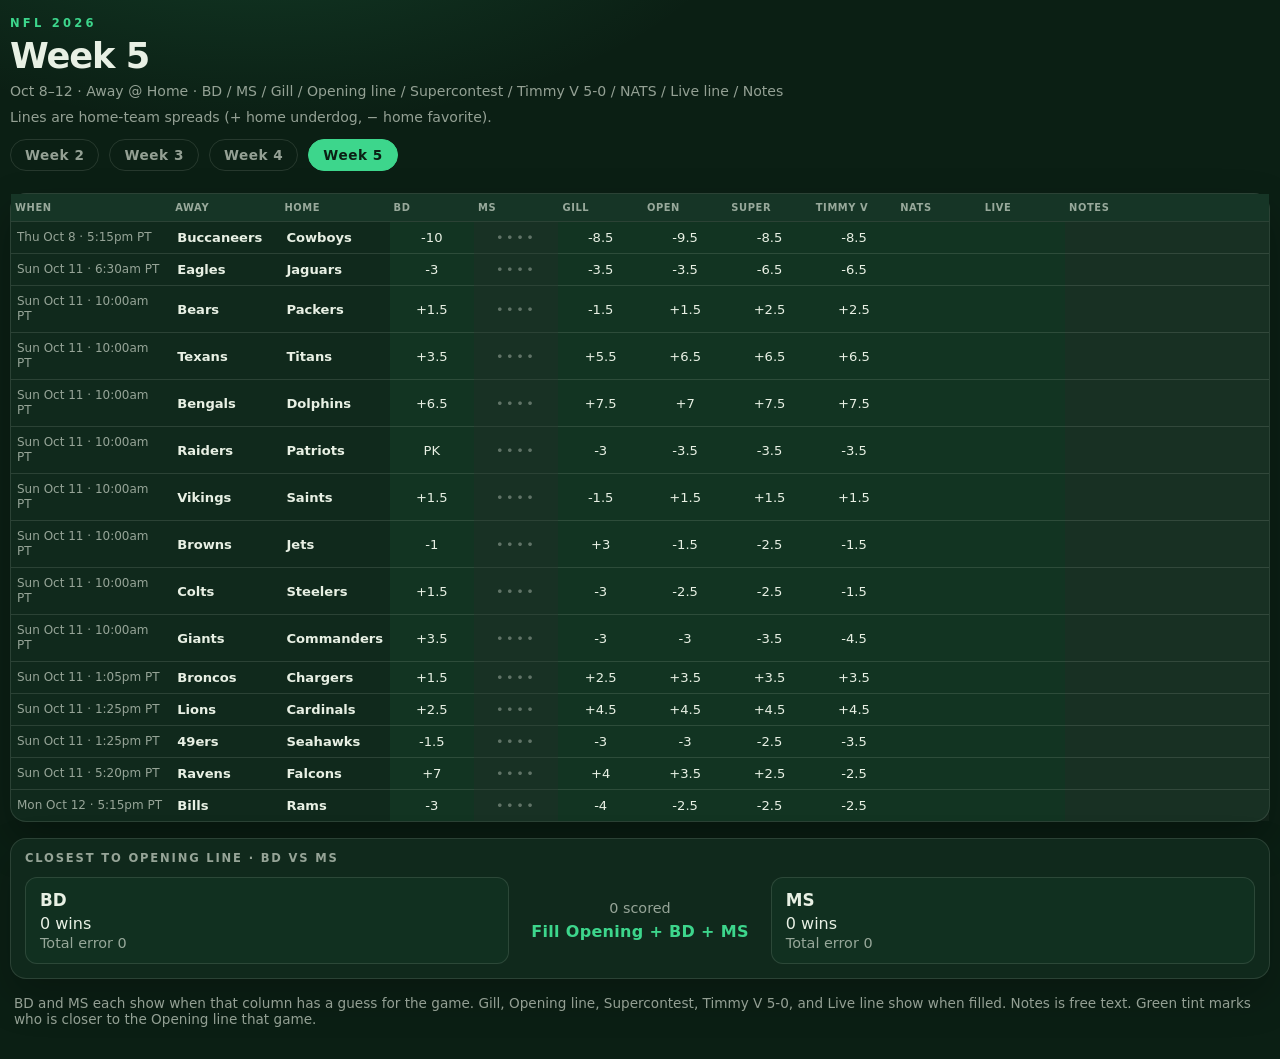
==== index.html @ a3193787 "Homepage: finish Week 5 references" ====
<!doctype html>
<html lang="en">
<head>
  <meta charset="utf-8" />
  <meta name="viewport" content="width=device-width, initial-scale=1" />
  <meta http-equiv="refresh" content="0; url=week5/" />
  <link rel="canonical" href="https://nfl.bobbydonnelly.com/week5/" />
  <title>NFL · Redirecting to Week 5</title>
  <script>location.replace("week5/");</script>
</head>
<body>
  <p>Redirecting to <a href="week5/">Week 5</a>…</p>
</body>
</html>
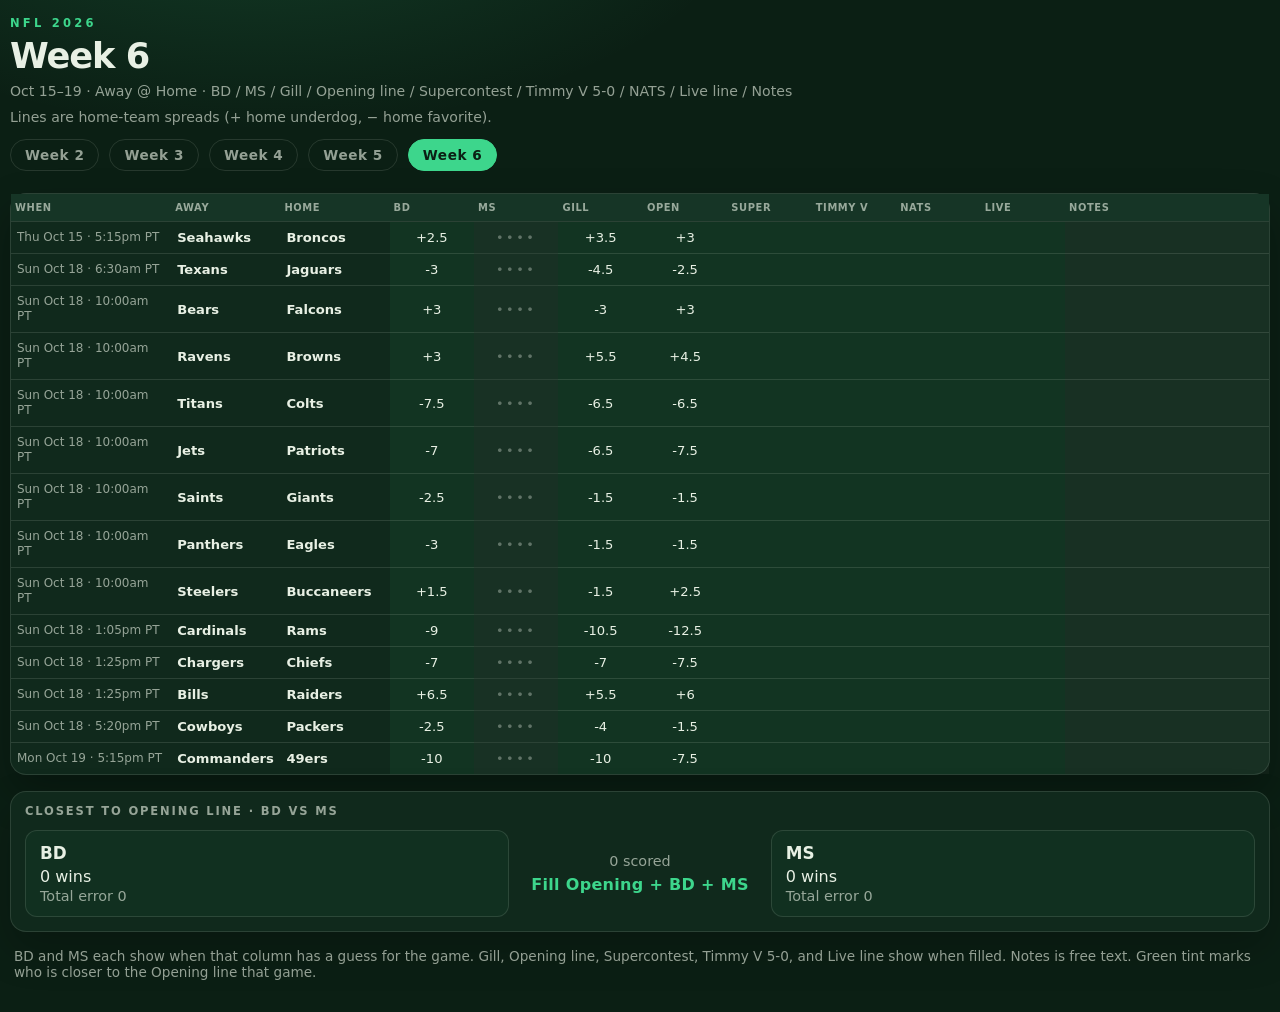
==== commit f368c58e: "Homepage: redirect to Week 6" ====
--- a/index.html
+++ b/index.html
@@ -3,12 +3,12 @@
 <head>
   <meta charset="utf-8" />
   <meta name="viewport" content="width=device-width, initial-scale=1" />
-  <meta http-equiv="refresh" content="0; url=week5/" />
-  <link rel="canonical" href="https://nfl.bobbydonnelly.com/week5/" />
-  <title>NFL · Redirecting to Week 5</title>
-  <script>location.replace("week5/");</script>
+  <meta http-equiv="refresh" content="0; url=week6/" />
+  <link rel="canonical" href="https://nfl.bobbydonnelly.com/week6/" />
+  <title>NFL · Redirecting to Week 6</title>
+  <script>location.replace("week6/");</script>
 </head>
 <body>
-  <p>Redirecting to <a href="week5/">Week 5</a>…</p>
+  <p>Redirecting to <a href="week6/">Week 6</a>…</p>
 </body>
 </html>
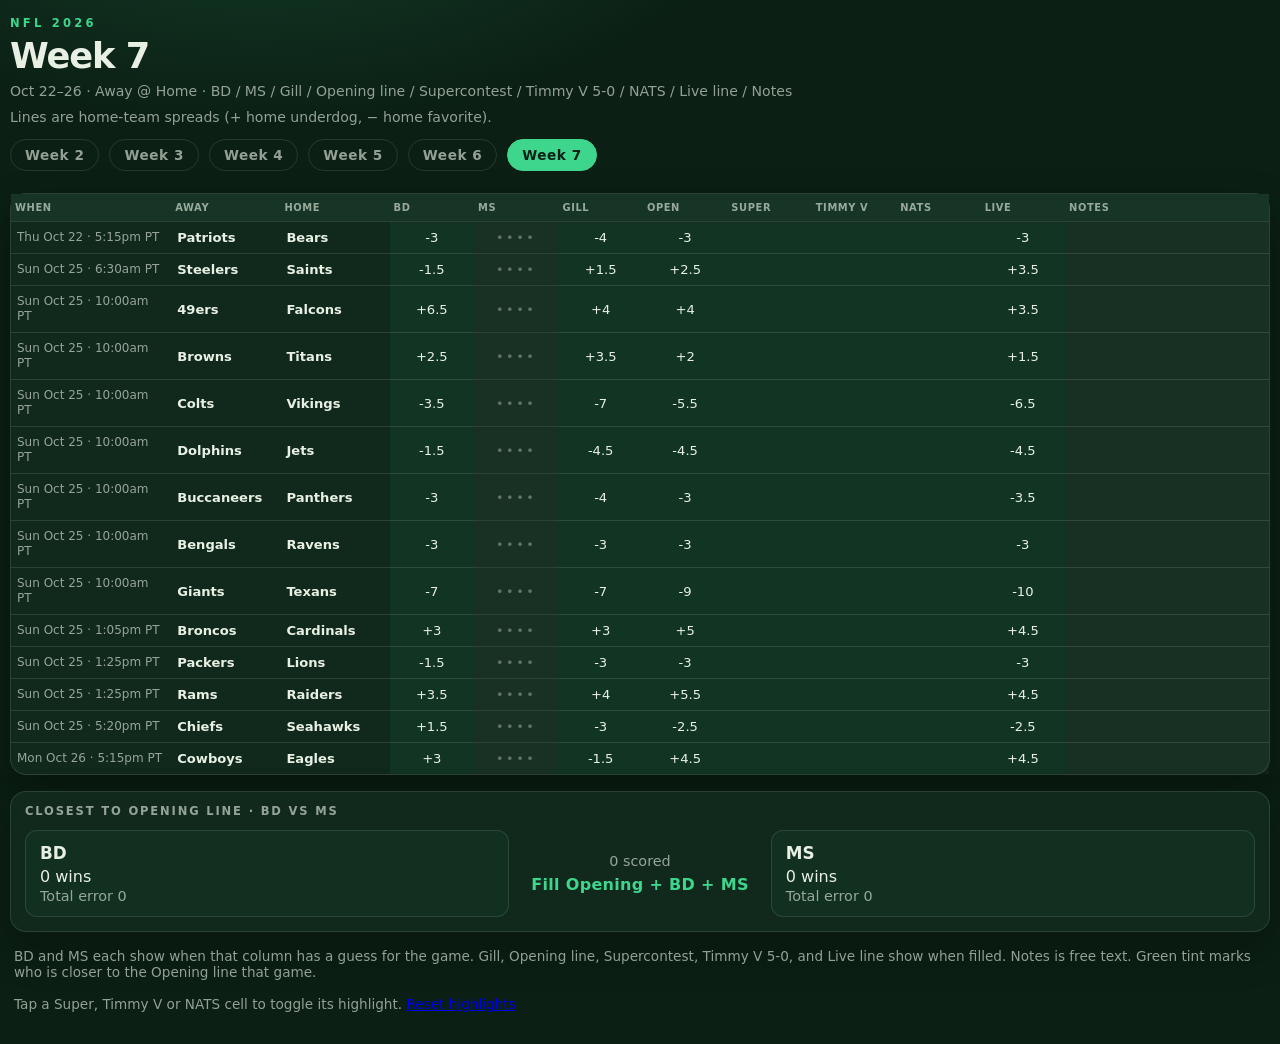
==== commit ccdd0c6e: "Switch root to Week 7; load Week 7 Live lines" ====
--- a/index.html
+++ b/index.html
@@ -3,12 +3,12 @@
 <head>
   <meta charset="utf-8" />
   <meta name="viewport" content="width=device-width, initial-scale=1" />
-  <meta http-equiv="refresh" content="0; url=week6/" />
-  <link rel="canonical" href="https://nfl.bobbydonnelly.com/week6/" />
+  <meta http-equiv="refresh" content="0; url=week7/" />
+  <link rel="canonical" href="https://nfl.bobbydonnelly.com/week7/" />
   <title>NFL · Redirecting to Week 6</title>
-  <script>location.replace("week6/");</script>
+  <script>location.replace("week7/");</script>
 </head>
 <body>
-  <p>Redirecting to <a href="week6/">Week 6</a>…</p>
+  <p>Redirecting to <a href="week7/">Week 7</a>…</p>
 </body>
 </html>
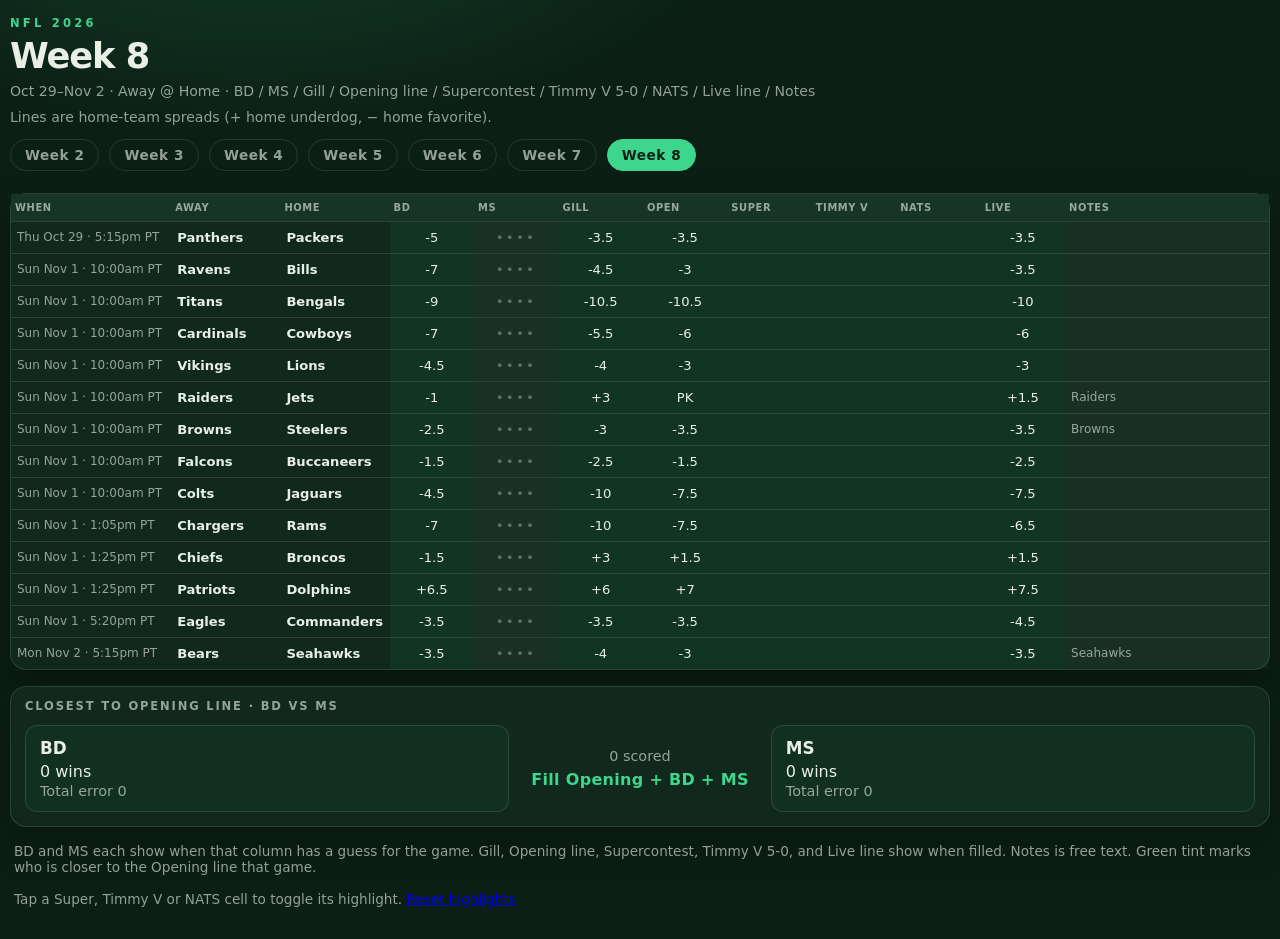
==== commit e7d44fcc: "Home page -> Week 8; Week 8 Live lines from ESPN (DraftKings)" ====
--- a/index.html
+++ b/index.html
@@ -3,12 +3,12 @@
 <head>
   <meta charset="utf-8" />
   <meta name="viewport" content="width=device-width, initial-scale=1" />
-  <meta http-equiv="refresh" content="0; url=week7/" />
-  <link rel="canonical" href="https://nfl.bobbydonnelly.com/week7/" />
-  <title>NFL · Redirecting to Week 6</title>
-  <script>location.replace("week7/");</script>
+  <meta http-equiv="refresh" content="0; url=week8/" />
+  <link rel="canonical" href="https://nfl.bobbydonnelly.com/week8/" />
+  <title>NFL · Redirecting to Week 8</title>
+  <script>location.replace("week8/");</script>
 </head>
 <body>
-  <p>Redirecting to <a href="week7/">Week 7</a>…</p>
+  <p>Redirecting to <a href="week8/">Week 8</a>…</p>
 </body>
 </html>
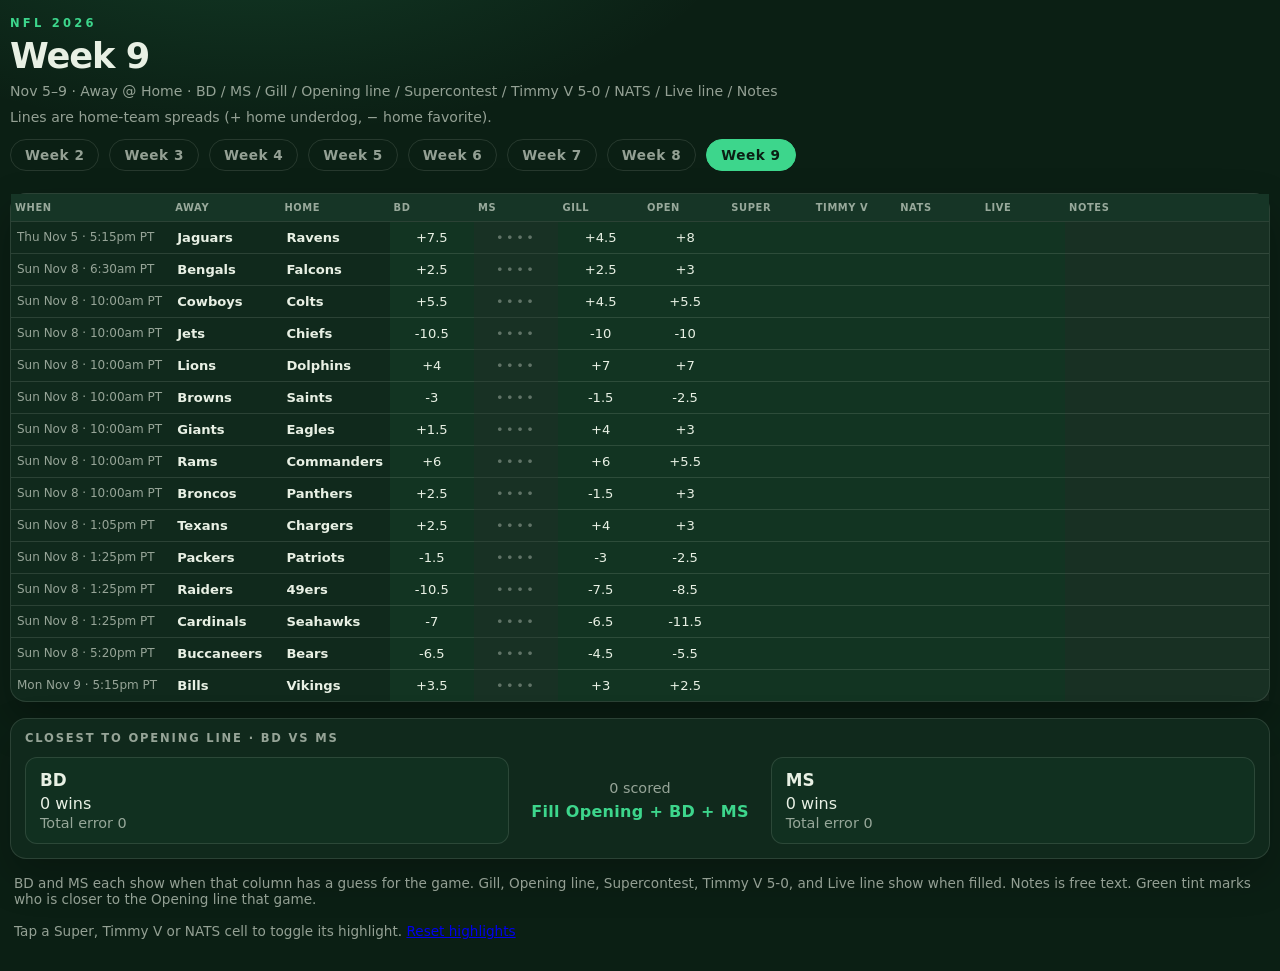
==== commit 4c832923: "Home page -> Week 9; Week 9 Live lines from ESPN (DraftKings)" ====
--- a/index.html
+++ b/index.html
@@ -3,12 +3,12 @@
 <head>
   <meta charset="utf-8" />
   <meta name="viewport" content="width=device-width, initial-scale=1" />
-  <meta http-equiv="refresh" content="0; url=week8/" />
-  <link rel="canonical" href="https://nfl.bobbydonnelly.com/week8/" />
-  <title>NFL · Redirecting to Week 8</title>
-  <script>location.replace("week8/");</script>
+  <meta http-equiv="refresh" content="0; url=week9/" />
+  <link rel="canonical" href="https://nfl.bobbydonnelly.com/week9/" />
+  <title>NFL · Redirecting to Week 9</title>
+  <script>location.replace("week9/");</script>
 </head>
 <body>
-  <p>Redirecting to <a href="week8/">Week 8</a>…</p>
+  <p>Redirecting to <a href="week9/">Week 9</a>…</p>
 </body>
 </html>
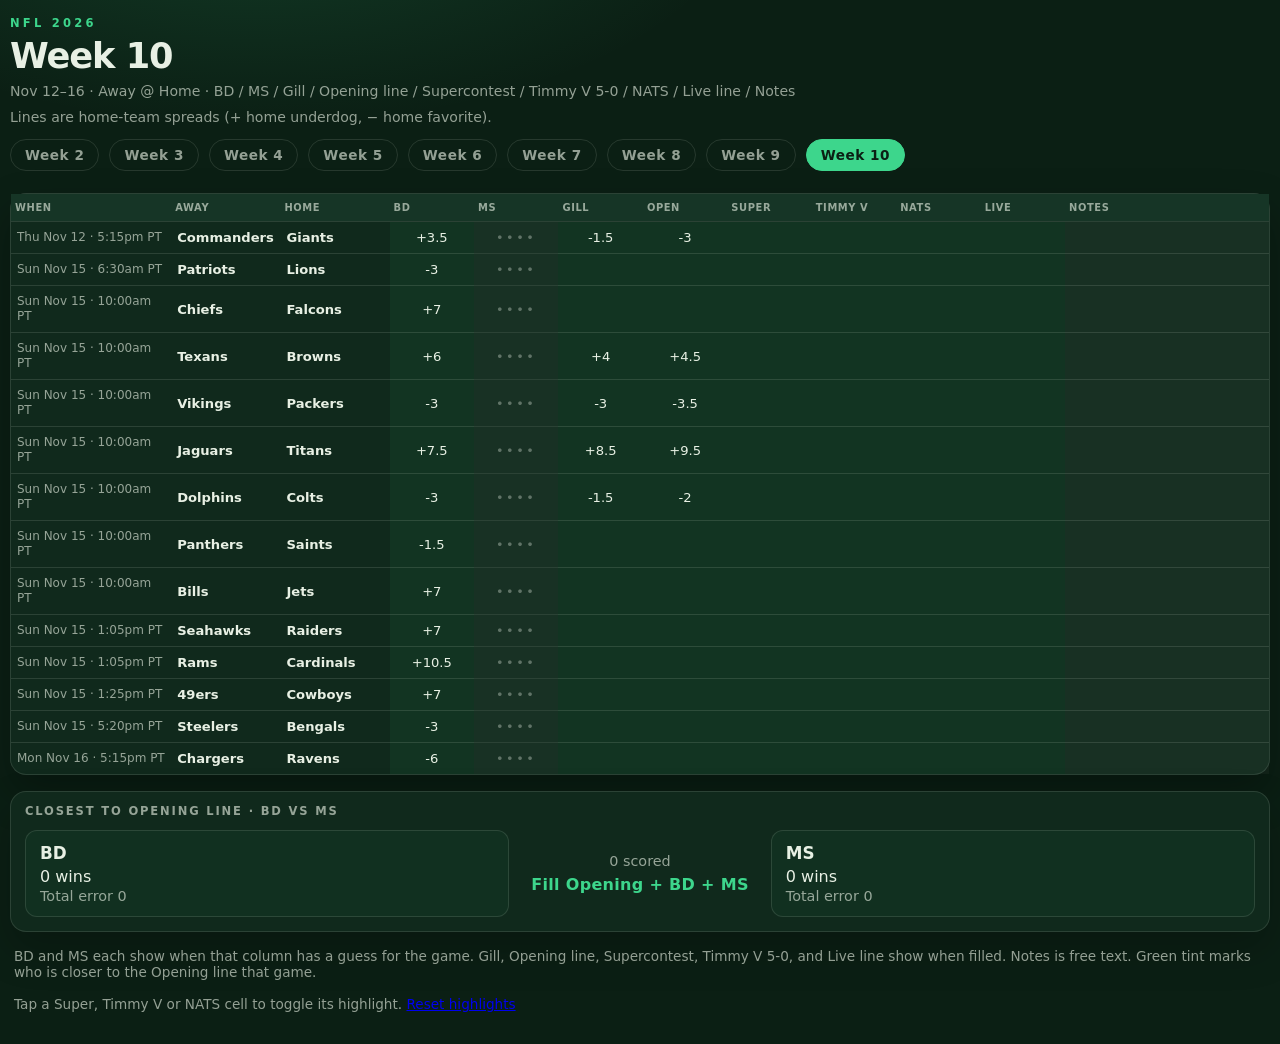
==== commit 6d9ae6f6: "Add Week 10 board (BD, Gill, Opening) and point home page to Week 10" ====
--- a/index.html
+++ b/index.html
@@ -3,12 +3,12 @@
 <head>
   <meta charset="utf-8" />
   <meta name="viewport" content="width=device-width, initial-scale=1" />
-  <meta http-equiv="refresh" content="0; url=week9/" />
-  <link rel="canonical" href="https://nfl.bobbydonnelly.com/week9/" />
-  <title>NFL · Redirecting to Week 9</title>
-  <script>location.replace("week9/");</script>
+  <meta http-equiv="refresh" content="0; url=week10/" />
+  <link rel="canonical" href="https://nfl.bobbydonnelly.com/week10/" />
+  <title>NFL · Redirecting to Week 10</title>
+  <script>location.replace("week10/");</script>
 </head>
 <body>
-  <p>Redirecting to <a href="week9/">Week 9</a>…</p>
+  <p>Redirecting to <a href="week10/">Week 10</a>…</p>
 </body>
 </html>
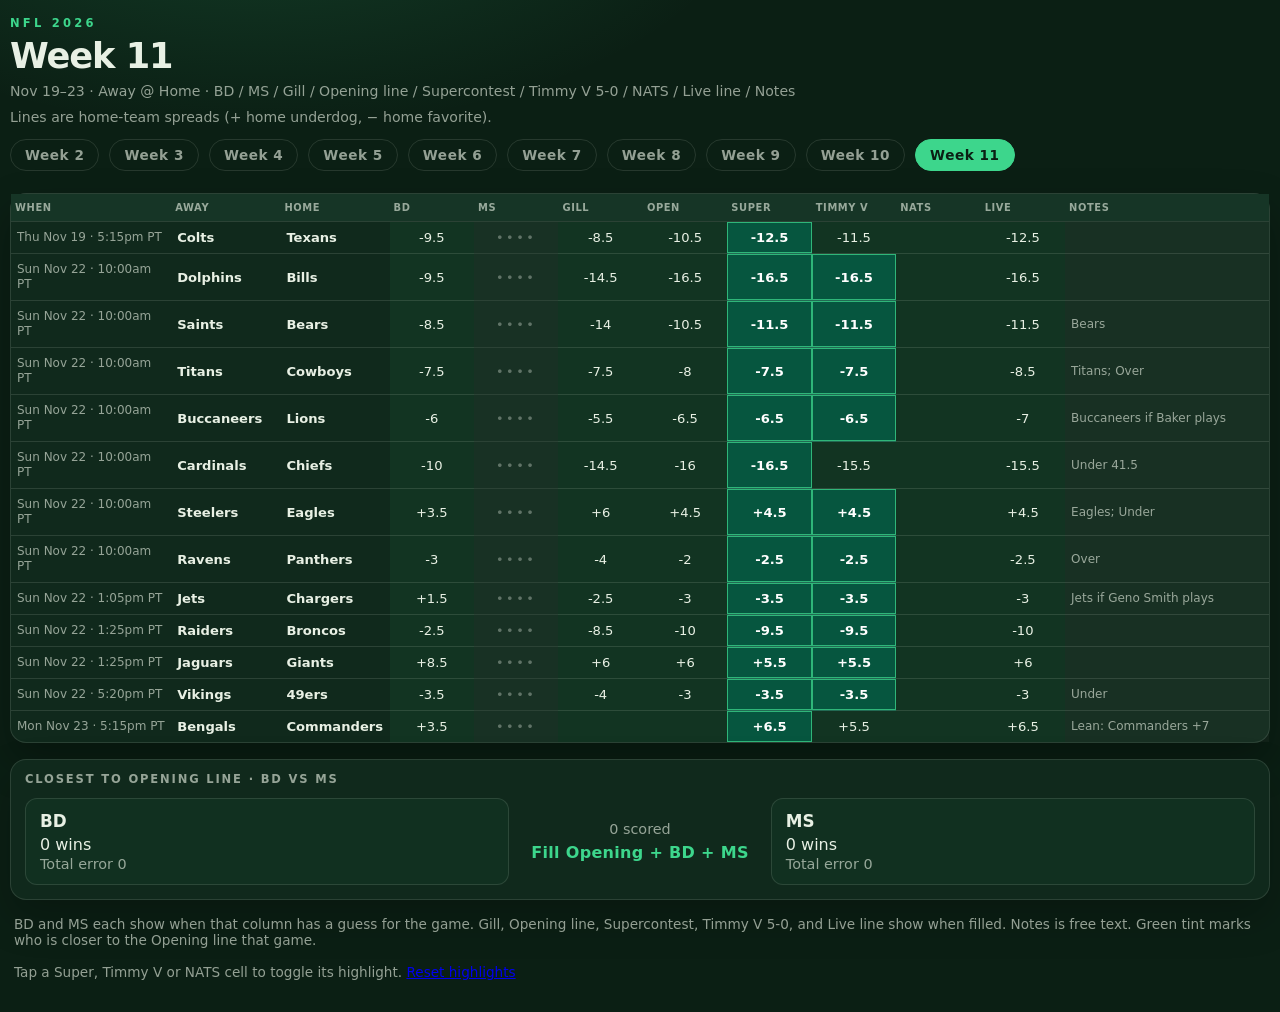
==== commit ed61483e: "Week 11: Live lines from ESPN DraftKings; home page to Week 11" ====
--- a/index.html
+++ b/index.html
@@ -3,12 +3,12 @@
 <head>
   <meta charset="utf-8" />
   <meta name="viewport" content="width=device-width, initial-scale=1" />
-  <meta http-equiv="refresh" content="0; url=week10/" />
-  <link rel="canonical" href="https://nfl.bobbydonnelly.com/week10/" />
-  <title>NFL · Redirecting to Week 10</title>
-  <script>location.replace("week10/");</script>
+  <meta http-equiv="refresh" content="0; url=week11/" />
+  <link rel="canonical" href="https://nfl.bobbydonnelly.com/week11/" />
+  <title>NFL · Redirecting to Week 11</title>
+  <script>location.replace("week11/");</script>
 </head>
 <body>
-  <p>Redirecting to <a href="week10/">Week 10</a>…</p>
+  <p>Redirecting to <a href="week11/">Week 11</a>…</p>
 </body>
 </html>
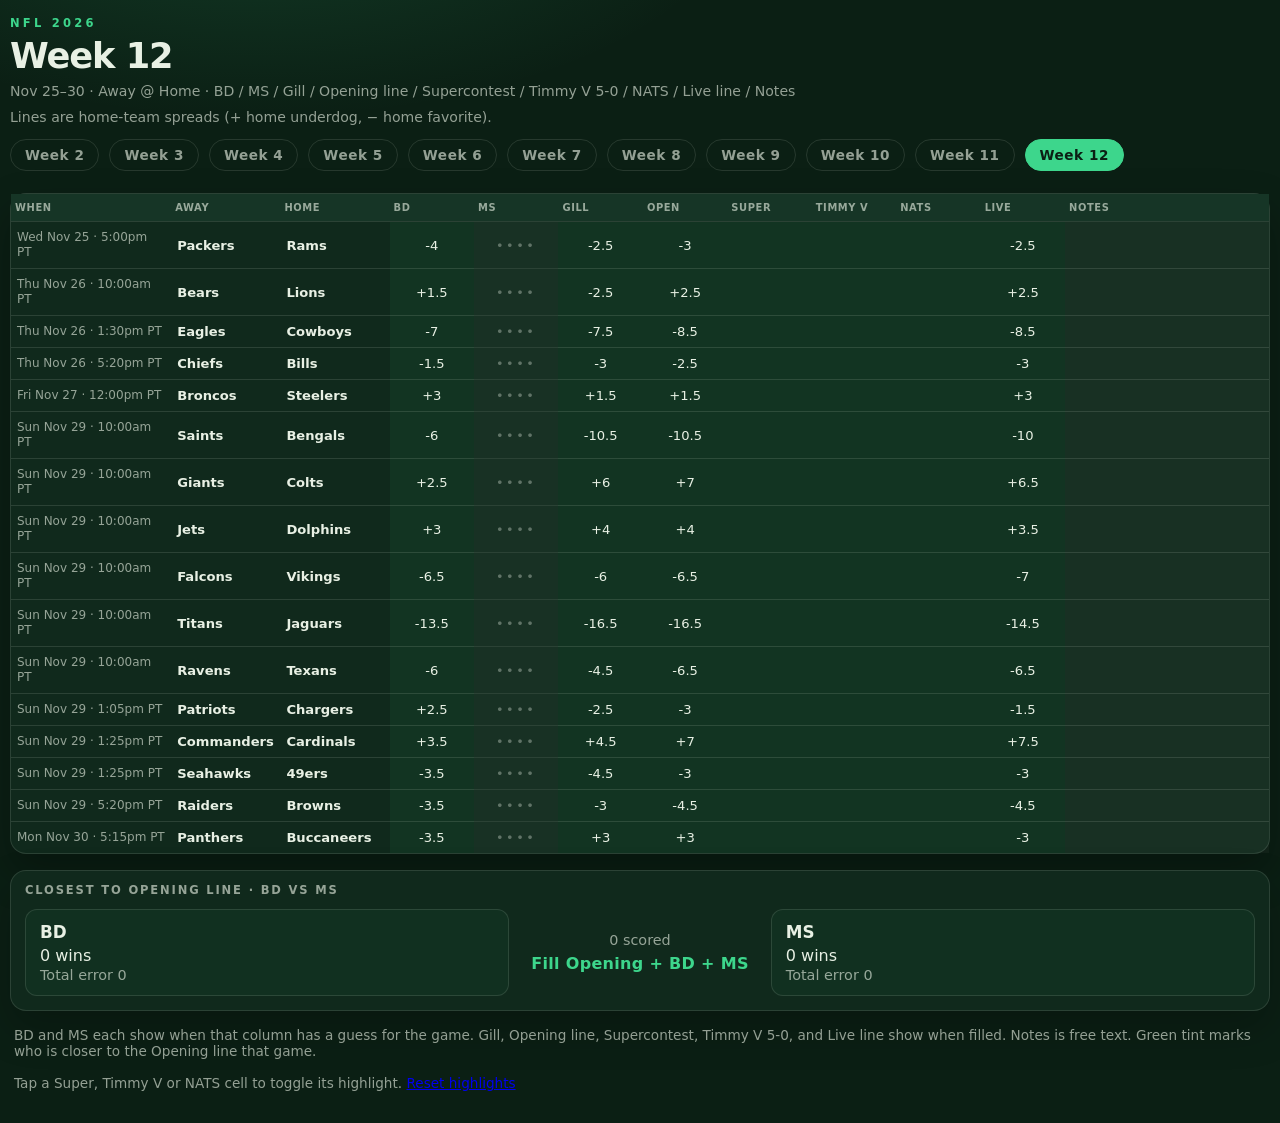
==== commit 8f80112c: "Move home page to Week 12 and load Live lines from ESPN DraftKings" ====
--- a/index.html
+++ b/index.html
@@ -3,12 +3,12 @@
 <head>
   <meta charset="utf-8" />
   <meta name="viewport" content="width=device-width, initial-scale=1" />
-  <meta http-equiv="refresh" content="0; url=week11/" />
-  <link rel="canonical" href="https://nfl.bobbydonnelly.com/week11/" />
-  <title>NFL · Redirecting to Week 11</title>
-  <script>location.replace("week11/");</script>
+  <meta http-equiv="refresh" content="0; url=week12/" />
+  <link rel="canonical" href="https://nfl.bobbydonnelly.com/week12/" />
+  <title>NFL · Redirecting to Week 12</title>
+  <script>location.replace("week12/");</script>
 </head>
 <body>
-  <p>Redirecting to <a href="week11/">Week 11</a>…</p>
+  <p>Redirecting to <a href="week12/">Week 12</a>…</p>
 </body>
 </html>
